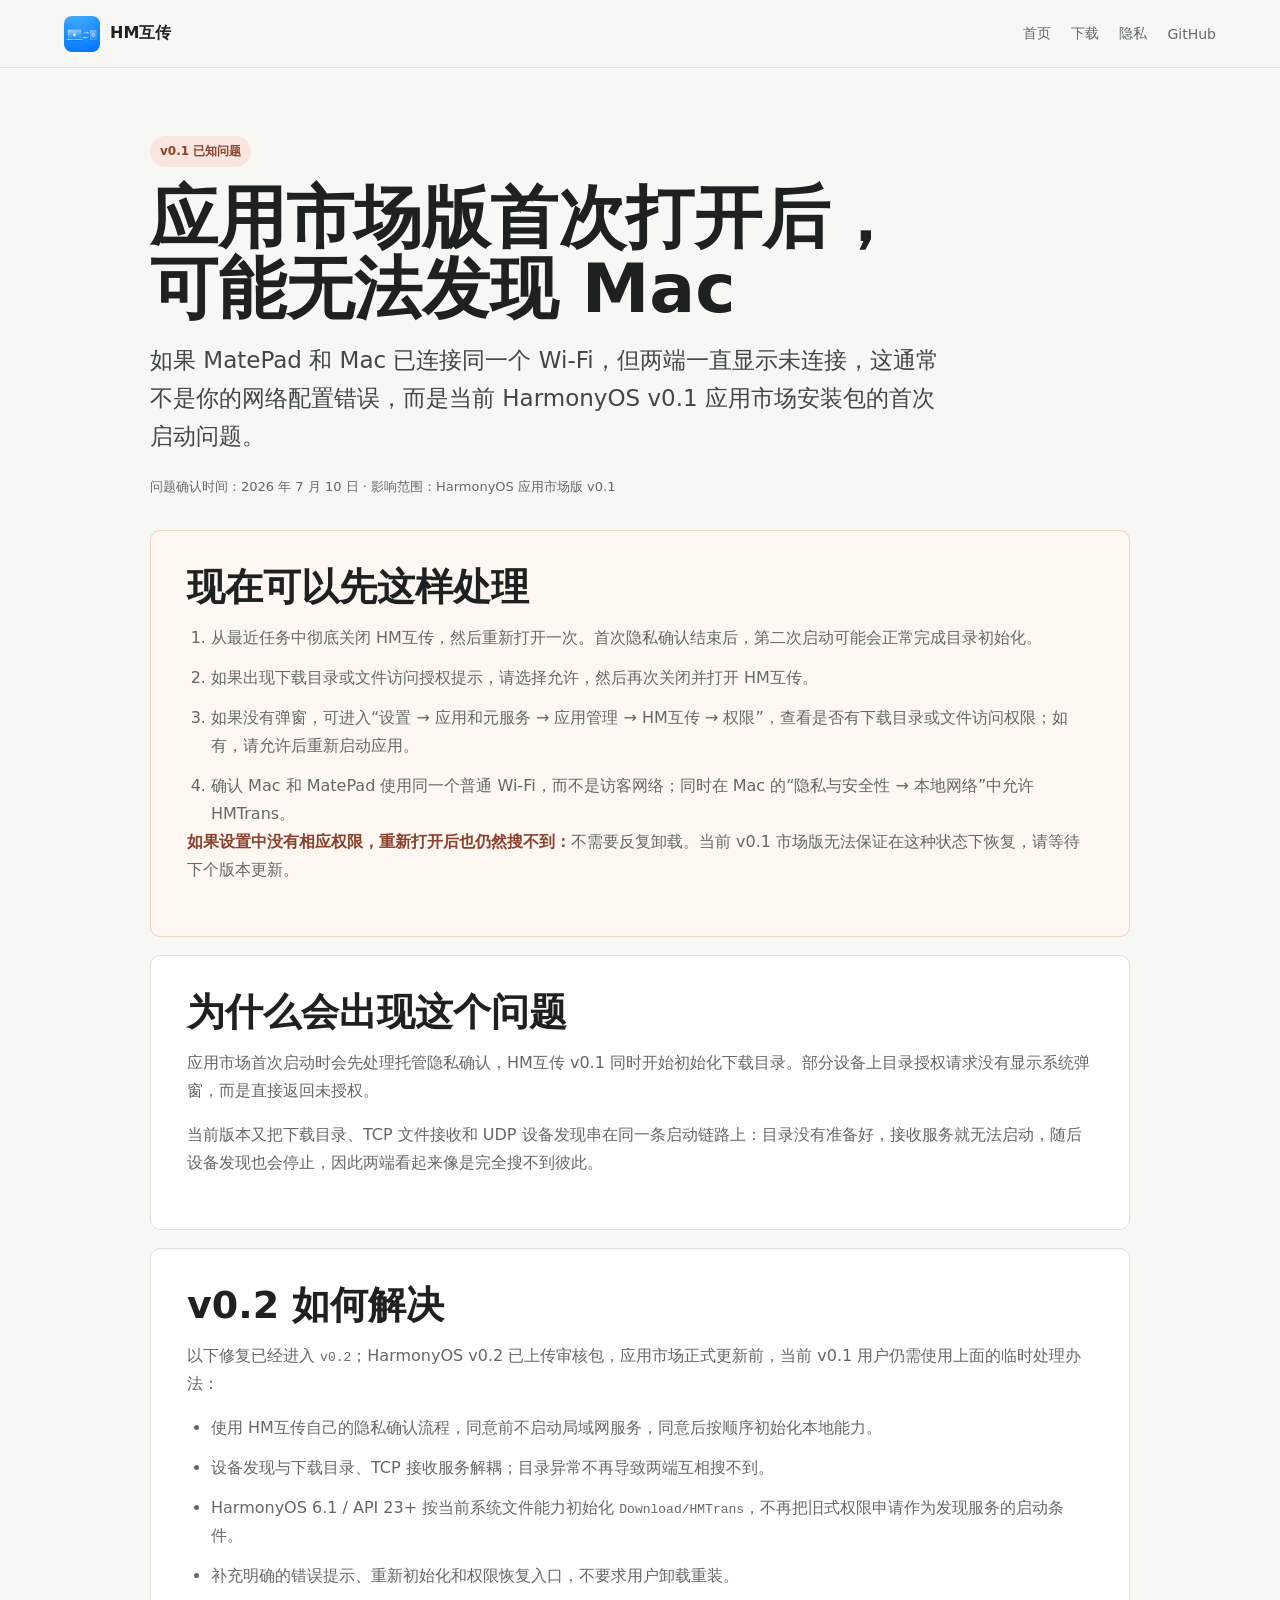
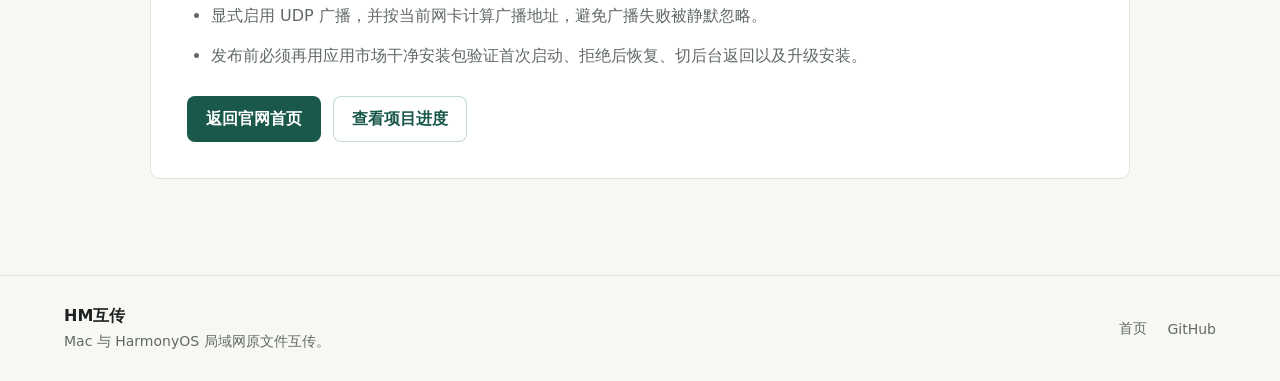
==== docs/connection-help.html @ 55ce1fc0 "docs: sync v0.2 release and privacy details" ====
<!doctype html>
<html lang="zh-CN">
  <head>
    <meta charset="utf-8">
    <meta name="viewport" content="width=device-width, initial-scale=1">
    <title>HarmonyOS 连接问题说明 - HM互传</title>
    <meta name="description" content="HM互传 HarmonyOS v0.1 应用市场版无法发现 Mac 的已知问题、临时处理办法和 v0.2 修复计划。">
    <link rel="icon" href="site-assets/app-icon.png?v=20260710-1">
    <link rel="apple-touch-icon" href="site-assets/app-icon.png?v=20260710-1">
    <link rel="preload" as="image" href="site-assets/app-icon.png?v=20260710-1" fetchpriority="high">
    <link rel="stylesheet" href="site-assets/styles.css?v=20260710-3">
  </head>
  <body class="support-page">
    <a class="skip-link" href="#main-content">跳到主要内容</a>
    <header class="site-header">
      <a class="brand" href="./" aria-label="返回 HM互传首页">
        <img src="site-assets/app-icon.png?v=20260710-1" alt="" width="36" height="36" fetchpriority="high">
        <span>HM互传</span>
      </a>
      <nav class="site-nav" aria-label="说明页导航">
        <a href="./">首页</a>
        <a href="./#download">下载</a>
        <a href="privacy.html">隐私</a>
        <a href="https://github.com/tppc-linksc/HMTrans">GitHub</a>
      </nav>
    </header>

    <main class="support-shell" id="main-content">
      <header class="support-hero">
        <span class="issue-pill">v0.1 已知问题</span>
        <h1>应用市场版首次打开后，可能无法发现 Mac</h1>
        <p class="support-lead">如果 MatePad 和 Mac 已连接同一个 Wi-Fi，但两端一直显示未连接，这通常不是你的网络配置错误，而是当前 HarmonyOS v0.1 应用市场安装包的首次启动问题。</p>
        <p class="support-meta">问题确认时间：2026 年 7 月 10 日 · 影响范围：HarmonyOS 应用市场版 v0.1</p>
      </header>

      <section class="support-section support-callout">
        <h2>现在可以先这样处理</h2>
        <ol>
          <li>从最近任务中彻底关闭 HM互传，然后重新打开一次。首次隐私确认结束后，第二次启动可能会正常完成目录初始化。</li>
          <li>如果出现下载目录或文件访问授权提示，请选择允许，然后再次关闭并打开 HM互传。</li>
          <li>如果没有弹窗，可进入“设置 → 应用和元服务 → 应用管理 → HM互传 → 权限”，查看是否有下载目录或文件访问权限；如有，请允许后重新启动应用。</li>
          <li>确认 Mac 和 MatePad 使用同一个普通 Wi-Fi，而不是访客网络；同时在 Mac 的“隐私与安全性 → 本地网络”中允许 HMTrans。</li>
        </ol>
        <p><strong>如果设置中没有相应权限，重新打开后也仍然搜不到：</strong>不需要反复卸载。当前 v0.1 市场版无法保证在这种状态下恢复，请等待下个版本更新。</p>
      </section>

      <section class="support-section">
        <h2>为什么会出现这个问题</h2>
        <p>应用市场首次启动时会先处理托管隐私确认，HM互传 v0.1 同时开始初始化下载目录。部分设备上目录授权请求没有显示系统弹窗，而是直接返回未授权。</p>
        <p>当前版本又把下载目录、TCP 文件接收和 UDP 设备发现串在同一条启动链路上：目录没有准备好，接收服务就无法启动，随后设备发现也会停止，因此两端看起来像是完全搜不到彼此。</p>
      </section>

      <section class="support-section">
        <h2>v0.2 如何解决</h2>
        <p>以下修复已经进入 <code>v0.2</code>；HarmonyOS v0.2 已上传审核包，应用市场正式更新前，当前 v0.1 用户仍需使用上面的临时处理办法：</p>
        <ul>
          <li>使用 HM互传自己的隐私确认流程，同意前不启动局域网服务，同意后按顺序初始化本地能力。</li>
          <li>设备发现与下载目录、TCP 接收服务解耦；目录异常不再导致两端互相搜不到。</li>
          <li>HarmonyOS 6.1 / API 23+ 按当前系统文件能力初始化 <code>Download/HMTrans</code>，不再把旧式权限申请作为发现服务的启动条件。</li>
          <li>补充明确的错误提示、重新初始化和权限恢复入口，不要求用户卸载重装。</li>
          <li>显式启用 UDP 广播，并按当前网卡计算广播地址，避免广播失败被静默忽略。</li>
          <li>发布前必须再用应用市场干净安装包验证首次启动、拒绝后恢复、切后台返回以及升级安装。</li>
        </ul>
        <div class="support-actions">
          <a class="button primary" href="./">返回官网首页</a>
          <a class="button secondary" href="https://github.com/tppc-linksc/HMTrans">查看项目进度</a>
        </div>
      </section>
    </main>

    <footer class="site-footer">
      <div>
        <strong>HM互传</strong>
        <span>Mac 与 HarmonyOS 局域网原文件互传。</span>
      </div>
      <nav aria-label="页脚导航">
        <a href="./">首页</a>
        <a href="https://github.com/tppc-linksc/HMTrans">GitHub</a>
      </nav>
    </footer>
  </body>
</html>
---- docs/site-assets/styles.css ----
:root {
  color-scheme: light dark;
  --bg: #f7f8f4;
  --surface: #ffffff;
  --surface-soft: #eef4ef;
  --ink: #1d2120;
  --muted: #626a66;
  --line: #dce2dd;
  --green: #2e7a68;
  --green-dark: #19584b;
  --coral: #d86f50;
  --gold: #e4a928;
  --blue: #376fa3;
  --shadow: 0 24px 70px rgba(31, 42, 35, 0.12);
  font-family: Inter, ui-sans-serif, system-ui, -apple-system, BlinkMacSystemFont, "Segoe UI", sans-serif;
}

* {
  box-sizing: border-box;
}

html {
  scroll-behavior: smooth;
}

body {
  margin: 0;
  background: var(--bg);
  color: var(--ink);
  letter-spacing: 0;
}

a {
  color: inherit;
  text-decoration: none;
}

.skip-link {
  position: fixed;
  left: 16px;
  top: 12px;
  z-index: 100;
  padding: 10px 14px;
  border-radius: 8px;
  background: var(--surface);
  color: var(--ink);
  transform: translateY(-160%);
}

.skip-link:focus {
  transform: translateY(0);
}

img {
  display: block;
  max-width: 100%;
}

.site-header {
  position: sticky;
  top: 0;
  z-index: 20;
  display: flex;
  align-items: center;
  justify-content: space-between;
  gap: 24px;
  min-height: 68px;
  padding: 14px clamp(20px, 5vw, 64px);
  background: rgba(247, 248, 244, 0.92);
  border-bottom: 1px solid rgba(220, 226, 221, 0.8);
  backdrop-filter: blur(18px);
}

.brand {
  display: inline-flex;
  align-items: center;
  gap: 10px;
  min-width: 0;
  font-weight: 800;
}

.brand img {
  width: 36px;
  height: 36px;
  border-radius: 8px;
}

.site-nav,
.site-footer nav {
  display: flex;
  align-items: center;
  gap: 20px;
  color: var(--muted);
  font-size: 14px;
}

.site-nav a,
.site-footer a {
  min-height: 32px;
  display: inline-flex;
  align-items: center;
}

.site-nav a:hover,
.site-footer a:hover {
  color: var(--green-dark);
}

.site-notice {
  width: min(1120px, calc(100% - 40px));
  min-height: 54px;
  margin: 18px auto 0;
  padding: 12px 16px;
  display: flex;
  align-items: center;
  justify-content: space-between;
  gap: 18px;
  border: 1px solid rgba(216, 111, 80, 0.28);
  border-radius: 8px;
  background: #fff7f2;
}

.site-notice div {
  display: flex;
  align-items: baseline;
  flex-wrap: wrap;
  gap: 6px 12px;
}

.site-notice strong {
  color: #8a422c;
  font-size: 14px;
}

.site-notice span {
  color: var(--muted);
  font-size: 13px;
}

.site-notice a,
.download-note a {
  flex: 0 0 auto;
  color: var(--green-dark);
  font-size: 13px;
  font-weight: 800;
  text-decoration: underline;
  text-underline-offset: 3px;
}

.hero {
  position: relative;
  min-height: min(560px, calc(100vh - 68px));
  display: grid;
  grid-template-columns: minmax(0, 1.05fr) minmax(420px, 0.85fr);
  gap: clamp(28px, 4vw, 64px);
  align-items: start;
  padding: clamp(30px, 4vw, 54px) clamp(20px, 5vw, 64px) clamp(72px, 7vw, 92px);
  overflow: hidden;
  background:
    linear-gradient(90deg, rgba(247, 248, 244, 0.96) 0%, rgba(247, 248, 244, 0.84) 44%, rgba(238, 244, 239, 0.68) 100%),
    radial-gradient(circle at 78% 42%, rgba(228, 169, 40, 0.22), transparent 30%),
    linear-gradient(135deg, #f7f8f4, #e8f0ea 52%, #f3eadf);
}

.hero-copy {
  position: relative;
  z-index: 2;
  width: min(640px, 100%);
}

.eyebrow {
  margin: 0 0 14px;
  color: var(--green-dark);
  font-size: 13px;
  font-weight: 800;
  letter-spacing: 0;
  text-transform: uppercase;
}

h1,
h2,
h3,
p {
  margin-top: 0;
}

h1 {
  margin-bottom: 18px;
  font-size: clamp(52px, 7vw, 96px);
  line-height: 0.94;
  letter-spacing: 0;
}

.lead {
  max-width: 620px;
  margin-bottom: 30px;
  color: #3f4843;
  font-size: clamp(19px, 2.3vw, 26px);
  line-height: 1.58;
}

.hero-actions {
  display: flex;
  flex-wrap: wrap;
  gap: 12px;
}

.button {
  display: inline-flex;
  align-items: center;
  justify-content: center;
  min-height: 46px;
  padding: 0 18px;
  border-radius: 8px;
  border: 1px solid transparent;
  font-weight: 760;
}

.button.primary {
  background: var(--green-dark);
  color: #fff;
}

.button.secondary {
  background: rgba(255, 255, 255, 0.72);
  border-color: rgba(46, 122, 104, 0.28);
  color: var(--green-dark);
}

.hero-visual {
  position: relative;
  width: 100%;
  min-width: 0;
  height: min(38vw, 430px);
  z-index: 1;
}

.device {
  position: absolute;
  display: grid;
  place-items: center;
  gap: 10px;
  width: 176px;
  height: 154px;
  padding: 22px;
  border: 1px solid rgba(46, 122, 104, 0.18);
  border-radius: 8px;
  background: rgba(255, 255, 255, 0.72);
  box-shadow: var(--shadow);
}

.device img {
  width: 76px;
  height: 76px;
}

.device span,
.transfer-line strong {
  color: var(--muted);
  font-size: 13px;
  font-weight: 800;
}

.device-mac {
  top: 72px;
  left: 0;
}

.device-pad {
  right: 0;
  bottom: 50px;
}

.transfer-line {
  position: absolute;
  left: 154px;
  right: 152px;
  top: 50%;
  display: grid;
  grid-template-columns: 1fr auto 1fr;
  align-items: center;
  gap: 12px;
}

.transfer-line span {
  display: block;
  height: 2px;
  background: var(--green);
}

.app-badge {
  position: absolute;
  left: 50%;
  top: 48%;
  width: 118px;
  height: 118px;
  display: grid;
  place-items: center;
  transform: translate(-50%, -50%);
  border-radius: 8px;
  background: #fff;
  box-shadow: var(--shadow);
}

.app-badge img {
  width: 84px;
  height: 84px;
  border-radius: 8px;
}

.status-band {
  width: min(1120px, calc(100% - 40px));
  margin: -42px auto 0;
  position: relative;
  z-index: 5;
  display: grid;
  grid-template-columns: repeat(3, 1fr);
  gap: 1px;
  border: 1px solid var(--line);
  border-radius: 8px;
  overflow: hidden;
  background: var(--line);
  box-shadow: 0 18px 50px rgba(31, 42, 35, 0.08);
}

.status-band div {
  min-height: 96px;
  padding: 22px;
  background: var(--surface);
}

.status-band strong,
.status-band span {
  display: block;
}

.status-band strong {
  margin-bottom: 8px;
  color: var(--green-dark);
  font-size: 13px;
}

.status-band span {
  color: var(--ink);
  line-height: 1.5;
}

.section {
  width: min(1120px, calc(100% - 40px));
  margin: 0 auto;
  padding: clamp(72px, 9vw, 112px) 0;
}

.section-heading {
  max-width: 760px;
  margin-bottom: 28px;
}

h2 {
  margin-bottom: 16px;
  font-size: clamp(30px, 5vw, 54px);
  line-height: 1.08;
}

h3 {
  margin-bottom: 10px;
  font-size: 19px;
  line-height: 1.24;
}

.section p,
.feature-card p,
.roadmap-item p,
.platform-row p,
.policy p {
  color: var(--muted);
  line-height: 1.72;
}

.feature-grid {
  display: grid;
  grid-template-columns: repeat(4, 1fr);
  gap: 16px;
}

.download-grid {
  display: grid;
  grid-template-columns: repeat(2, 1fr);
  gap: 16px;
}

.feature-card,
.roadmap-item,
.download-card {
  min-height: 236px;
  padding: 24px;
  border: 1px solid var(--line);
  border-radius: 8px;
  background: var(--surface);
}

.download-card {
  display: grid;
  gap: 22px;
}

.download-head {
  display: grid;
  grid-template-columns: 76px 1fr;
  gap: 18px;
  align-items: center;
}

.download-head img {
  width: 64px;
  height: 64px;
}

.download-actions {
  display: flex;
  flex-wrap: wrap;
  gap: 12px;
}

.download-note {
  min-height: 46px;
  display: flex;
  align-items: center;
  padding: 0 14px;
  border: 1px solid rgba(46, 122, 104, 0.18);
  border-radius: 8px;
  background: var(--surface-soft);
  color: var(--green-dark);
  font-size: 14px;
  font-weight: 700;
  justify-content: space-between;
  gap: 12px;
}

.feature-icon {
  width: 42px;
  height: 42px;
  display: grid;
  place-items: center;
  margin-bottom: 28px;
  border-radius: 8px;
  background: #f4eadc;
  color: #8a4d31;
  font-weight: 850;
  font-size: 13px;
}

.feature-card:nth-child(2) .feature-icon {
  background: #e4f0ed;
  color: var(--green-dark);
}

.feature-card:nth-child(3) .feature-icon {
  background: #e8eef5;
  color: var(--blue);
}

.feature-card:nth-child(4) .feature-icon {
  background: #f8efd4;
  color: #846016;
}

.split-section {
  display: grid;
  grid-template-columns: 0.95fr 1.05fr;
  gap: clamp(28px, 5vw, 72px);
  align-items: center;
  border-top: 1px solid var(--line);
  border-bottom: 1px solid var(--line);
}

.platform-copy p {
  font-size: 18px;
}

.platform-list {
  display: grid;
  gap: 14px;
}

.platform-row {
  display: grid;
  grid-template-columns: 76px 1fr;
  gap: 18px;
  align-items: center;
  min-height: 116px;
  padding: 20px;
  border: 1px solid var(--line);
  border-radius: 8px;
  background: var(--surface);
}

.platform-row img {
  width: 64px;
  height: 64px;
}

.roadmap {
  padding-top: 0;
}

.roadmap-grid {
  display: grid;
  grid-template-columns: repeat(2, 1fr);
  gap: 16px;
}

.roadmap-item span {
  display: inline-flex;
  margin-bottom: 18px;
  color: var(--coral);
  font-size: 13px;
  font-weight: 850;
}

.roadmap-item.active {
  border-color: rgba(46, 122, 104, 0.34);
  background: var(--surface-soft);
}

.site-footer {
  display: flex;
  justify-content: space-between;
  gap: 24px;
  padding: 30px clamp(20px, 5vw, 64px);
  border-top: 1px solid var(--line);
}

.site-footer div {
  display: grid;
  gap: 6px;
}

.site-footer span {
  color: var(--muted);
  font-size: 14px;
}

.policy-page {
  background: #fff;
}

.policy {
  width: min(860px, calc(100% - 40px));
  margin: 0 auto;
  padding: clamp(54px, 8vw, 96px) 0;
}

.policy h1 {
  margin-bottom: 8px;
  font-size: clamp(38px, 7vw, 70px);
}

.updated {
  margin-bottom: 46px;
}

.policy section {
  padding: 26px 0;
  border-top: 1px solid var(--line);
}

.policy h2 {
  font-size: 22px;
}

.policy a {
  color: var(--green-dark);
  text-decoration: underline;
  text-underline-offset: 3px;
}

.support-page {
  background: var(--bg);
}

.support-shell {
  width: min(980px, calc(100% - 40px));
  margin: 0 auto;
  padding: clamp(36px, 6vw, 68px) 0 96px;
}

.support-hero {
  max-width: 800px;
  margin-bottom: 34px;
}

.issue-pill {
  display: inline-flex;
  margin-bottom: 16px;
  padding: 7px 10px;
  border-radius: 999px;
  background: #f8e6df;
  color: #8a422c;
  font-size: 12px;
  font-weight: 850;
}

.support-hero h1 {
  margin-bottom: 18px;
  font-size: clamp(38px, 6vw, 68px);
  line-height: 1.04;
}

.support-lead {
  margin-bottom: 22px;
  color: #3f4843;
  font-size: clamp(18px, 2.2vw, 23px);
  line-height: 1.65;
}

.support-meta {
  color: var(--muted);
  font-size: 13px;
}

.support-section {
  margin-top: 18px;
  padding: clamp(24px, 4vw, 36px);
  border: 1px solid var(--line);
  border-radius: 10px;
  background: var(--surface);
}

.support-section h2 {
  font-size: clamp(26px, 4vw, 38px);
}

.support-section h3 {
  margin-top: 24px;
}

.support-section p,
.support-section li {
  color: var(--muted);
  line-height: 1.75;
}

.support-section ol,
.support-section ul {
  margin: 16px 0 0;
  padding-left: 24px;
}

.support-section li + li {
  margin-top: 12px;
}

.support-callout {
  border-color: rgba(216, 111, 80, 0.28);
  background: #fff7f2;
}

.support-callout strong {
  color: #8a422c;
}

.support-actions {
  display: flex;
  flex-wrap: wrap;
  gap: 12px;
  margin-top: 26px;
}

@media (max-width: 1040px) {
  .site-header {
    position: relative;
  }

  .hero {
    min-height: auto;
    grid-template-columns: 1fr;
    padding-top: 34px;
  }

  .hero-visual {
    width: 100%;
    height: 286px;
    margin-top: 20px;
  }

  .device {
    width: 148px;
    height: 132px;
    padding: 18px;
  }

  .device-mac {
    top: 24px;
    left: 0;
  }

  .device-pad {
    right: 0;
    bottom: 22px;
  }

  .app-badge {
    width: 92px;
    height: 92px;
  }

  .app-badge img {
    width: 66px;
    height: 66px;
  }

  .transfer-line {
    left: 126px;
    right: 124px;
  }

  .status-band,
  .feature-grid,
  .download-grid,
  .split-section,
  .roadmap-grid {
    grid-template-columns: 1fr;
  }
}

@media (max-width: 640px) {
  .site-header,
  .site-footer {
    align-items: flex-start;
    flex-direction: column;
  }

  .site-nav,
  .site-footer nav {
    width: 100%;
    justify-content: flex-start;
    flex-wrap: wrap;
    gap: 12px;
  }

  .site-notice {
    align-items: flex-start;
    flex-direction: column;
  }

  .hero {
    padding-top: 34px;
    padding-bottom: 48px;
  }

  .lead {
    font-size: 18px;
  }

  .hero-actions {
    display: grid;
    grid-template-columns: 1fr;
  }

  .device {
    width: 132px;
  }

  .device img {
    width: 64px;
    height: 64px;
  }

  .download-head {
    grid-template-columns: 56px 1fr;
  }

  .download-head img {
    width: 48px;
    height: 48px;
  }

  .transfer-line {
    left: 108px;
    right: 108px;
    gap: 8px;
  }

  .status-band {
    margin-top: -30px;
  }

  .support-shell {
    width: min(calc(100% - 32px), 980px);
  }

  .support-section {
    padding: 22px 18px;
  }

  .platform-row {
    grid-template-columns: 56px 1fr;
    padding: 18px;
  }

  .platform-row img {
    width: 48px;
    height: 48px;
  }
}

@media (prefers-reduced-motion: reduce) {
  *,
  *::before,
  *::after {
    scroll-behavior: auto !important;
    animation-duration: 0.01ms !important;
    animation-iteration-count: 1 !important;
    transition-duration: 0.01ms !important;
  }
}

@media (prefers-color-scheme: dark) {
  :root {
    --bg: #121614;
    --surface: #1c211f;
    --surface-soft: #24302b;
    --ink: #edf3ef;
    --muted: #aab5af;
    --line: #35413b;
    --green: #72b6a4;
    --green-dark: #8bd0bd;
    --coral: #f09a7d;
    --gold: #f0c15a;
    --blue: #8ab9e5;
    --shadow: 0 24px 70px rgba(0, 0, 0, 0.34);
  }

  .site-header {
    background: rgba(18, 22, 20, 0.92);
    border-bottom-color: rgba(53, 65, 59, 0.86);
  }

  .hero {
    background:
      linear-gradient(90deg, rgba(18, 22, 20, 0.98), rgba(18, 22, 20, 0.80)),
      radial-gradient(circle at 78% 42%, rgba(228, 169, 40, 0.14), transparent 32%),
      #121614;
  }

  .lead,
  .support-lead {
    color: var(--ink);
  }

  .button.secondary,
  .device {
    background: rgba(28, 33, 31, 0.82);
    border-color: var(--line);
  }

  .app-badge,
  .policy-page {
    background: var(--surface);
  }

  .site-notice,
  .support-callout {
    background: #2c211d;
    border-color: rgba(240, 154, 125, 0.38);
  }

  .site-notice strong,
  .support-callout strong,
  .issue-pill {
    color: #ffc0aa;
  }

  .issue-pill {
    background: #3a2822;
  }

  .feature-icon,
  .feature-card:nth-child(2) .feature-icon,
  .feature-card:nth-child(3) .feature-icon,
  .feature-card:nth-child(4) .feature-icon {
    background: var(--surface-soft);
    color: var(--ink);
  }
}
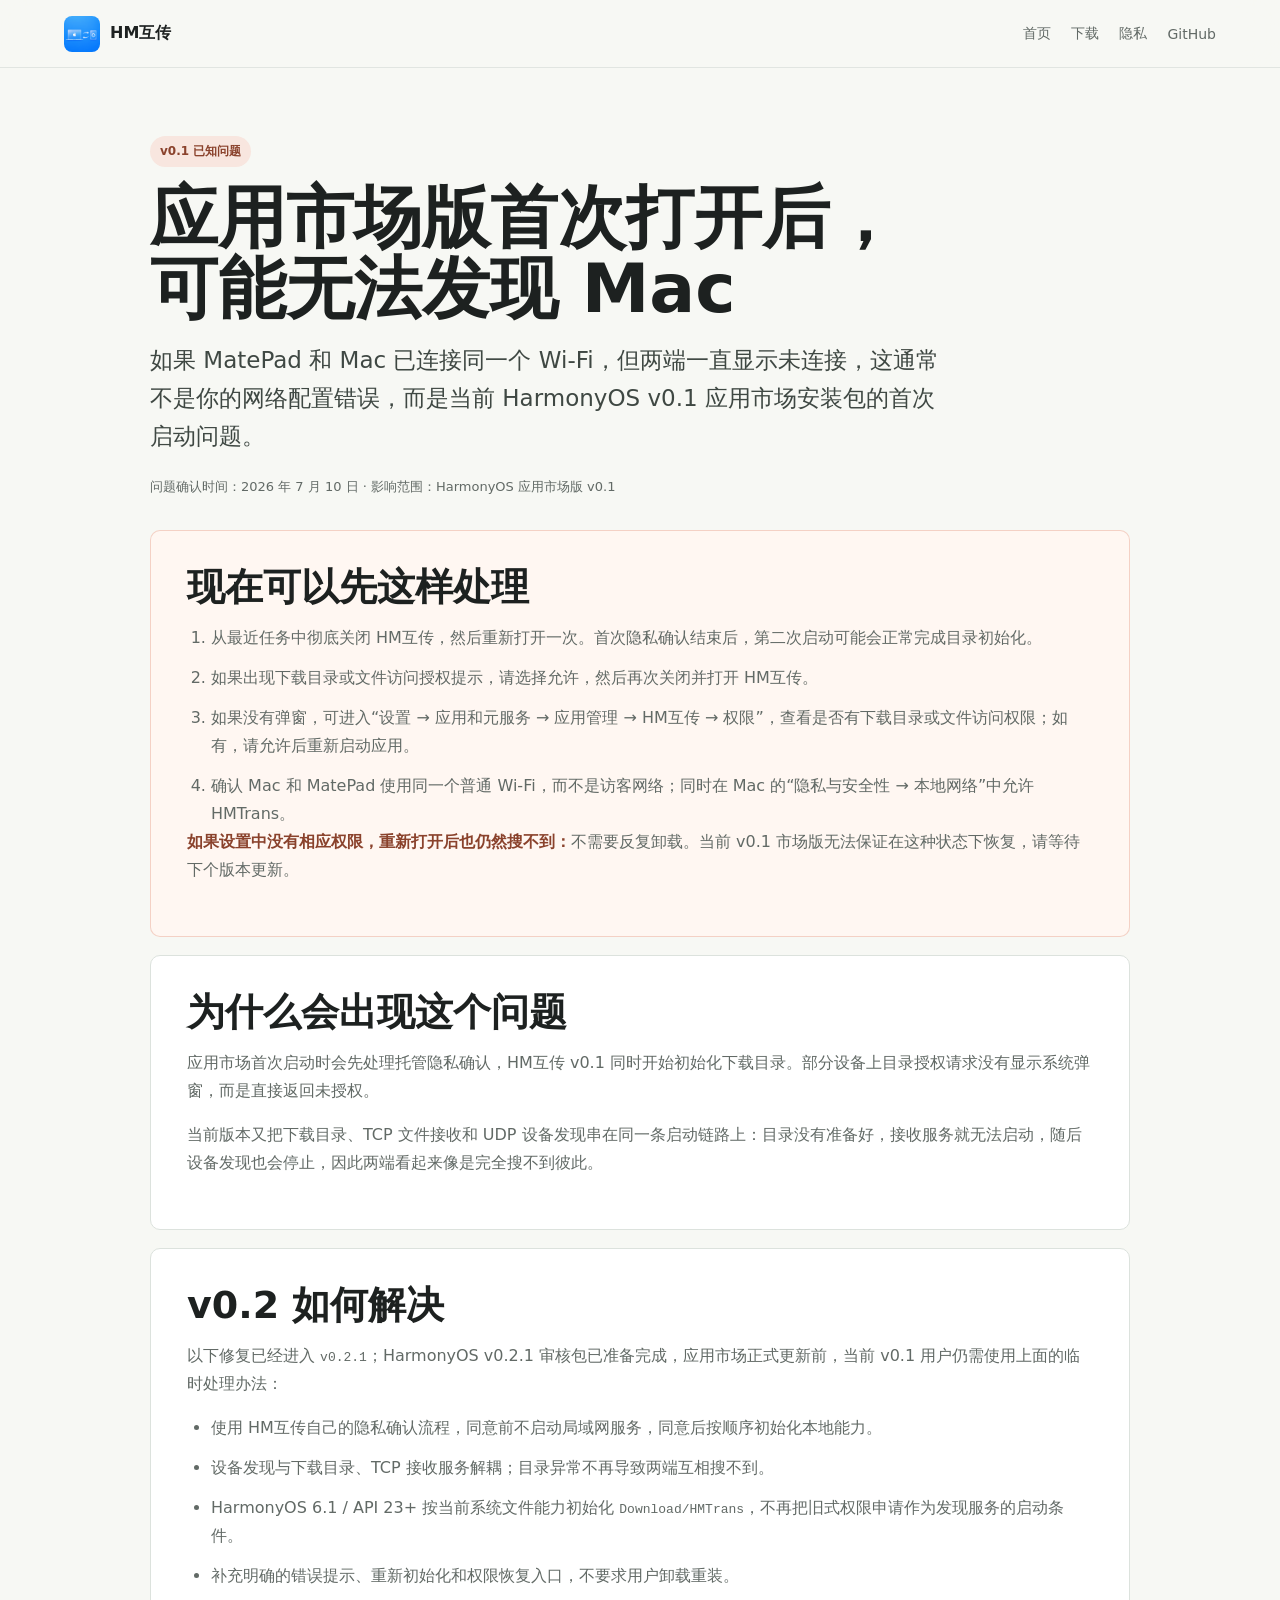
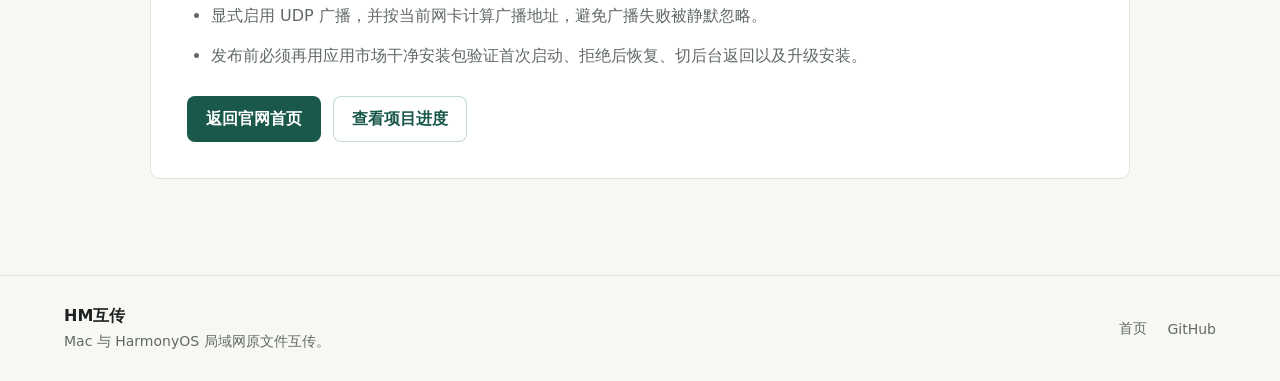
==== commit 1d530334: "release: prepare v0.2.1 connection fixes" ====
--- a/docs/connection-help.html
+++ b/docs/connection-help.html
@@ -52,7 +52,7 @@
 
       <section class="support-section">
         <h2>v0.2 如何解决</h2>
-        <p>以下修复已经进入 <code>v0.2</code>；HarmonyOS v0.2 已上传审核包，应用市场正式更新前，当前 v0.1 用户仍需使用上面的临时处理办法：</p>
+        <p>以下修复已经进入 <code>v0.2.1</code>；HarmonyOS v0.2.1 审核包已准备完成，应用市场正式更新前，当前 v0.1 用户仍需使用上面的临时处理办法：</p>
         <ul>
           <li>使用 HM互传自己的隐私确认流程，同意前不启动局域网服务，同意后按顺序初始化本地能力。</li>
           <li>设备发现与下载目录、TCP 接收服务解耦；目录异常不再导致两端互相搜不到。</li>
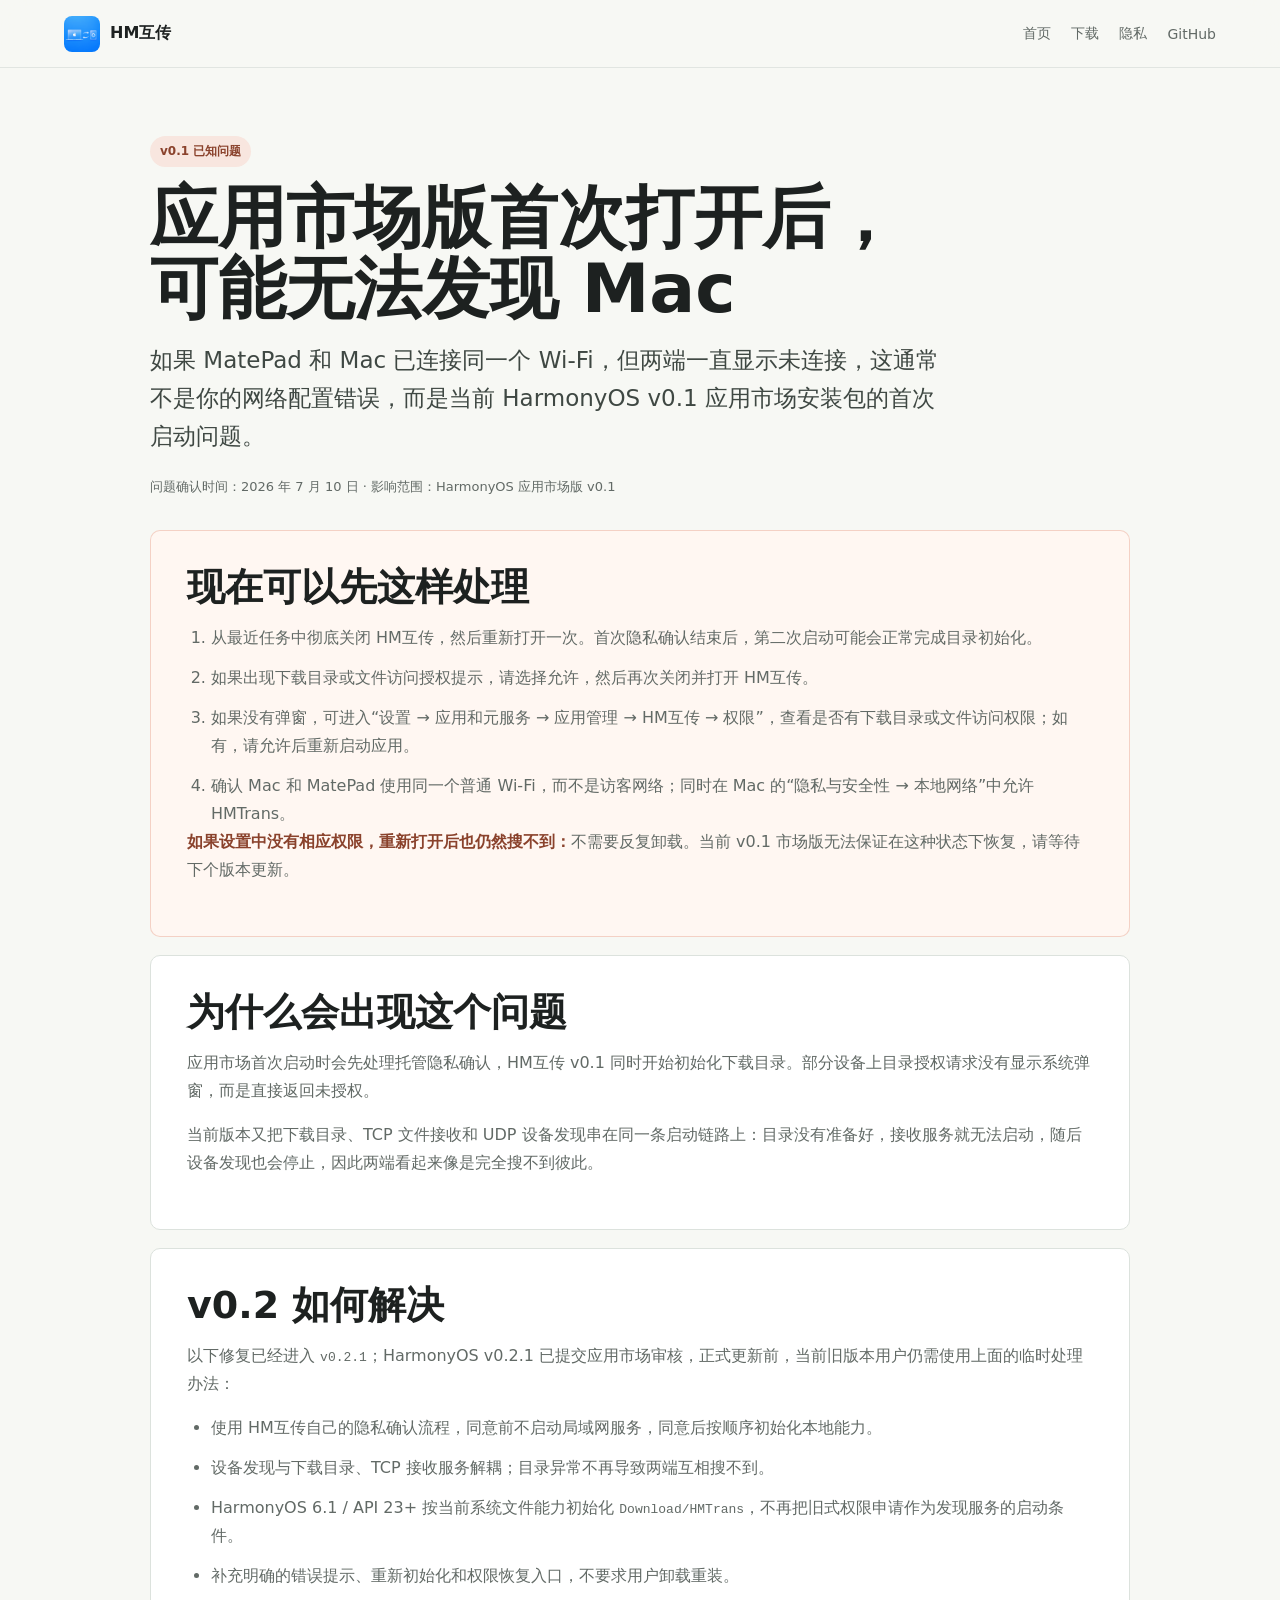
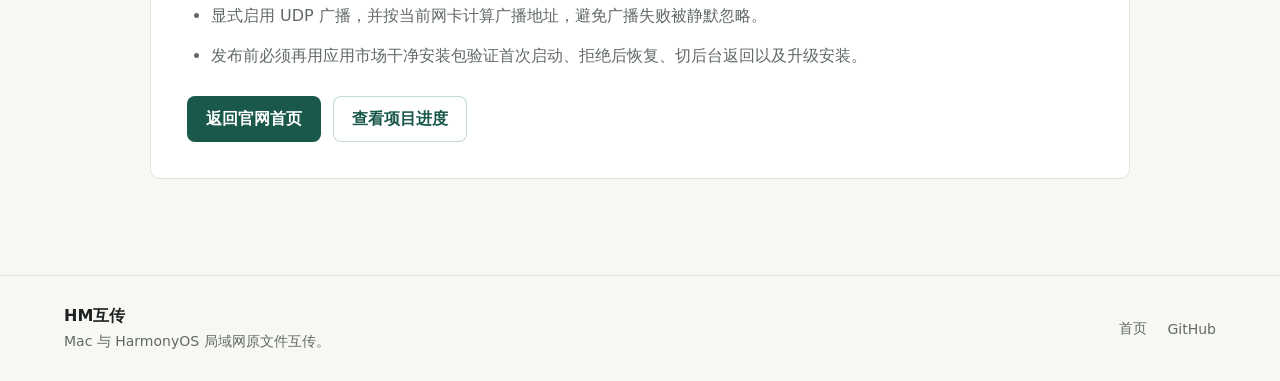
==== commit 060ed3bf: "feat: add v0.3 MatePad screen casting" ====
--- a/docs/connection-help.html
+++ b/docs/connection-help.html
@@ -52,7 +52,7 @@
 
       <section class="support-section">
         <h2>v0.2 如何解决</h2>
-        <p>以下修复已经进入 <code>v0.2.1</code>；HarmonyOS v0.2.1 审核包已准备完成，应用市场正式更新前，当前 v0.1 用户仍需使用上面的临时处理办法：</p>
+        <p>以下修复已经进入 <code>v0.2.1</code>；HarmonyOS v0.2.1 已提交应用市场审核，正式更新前，当前旧版本用户仍需使用上面的临时处理办法：</p>
         <ul>
           <li>使用 HM互传自己的隐私确认流程，同意前不启动局域网服务，同意后按顺序初始化本地能力。</li>
           <li>设备发现与下载目录、TCP 接收服务解耦；目录异常不再导致两端互相搜不到。</li>
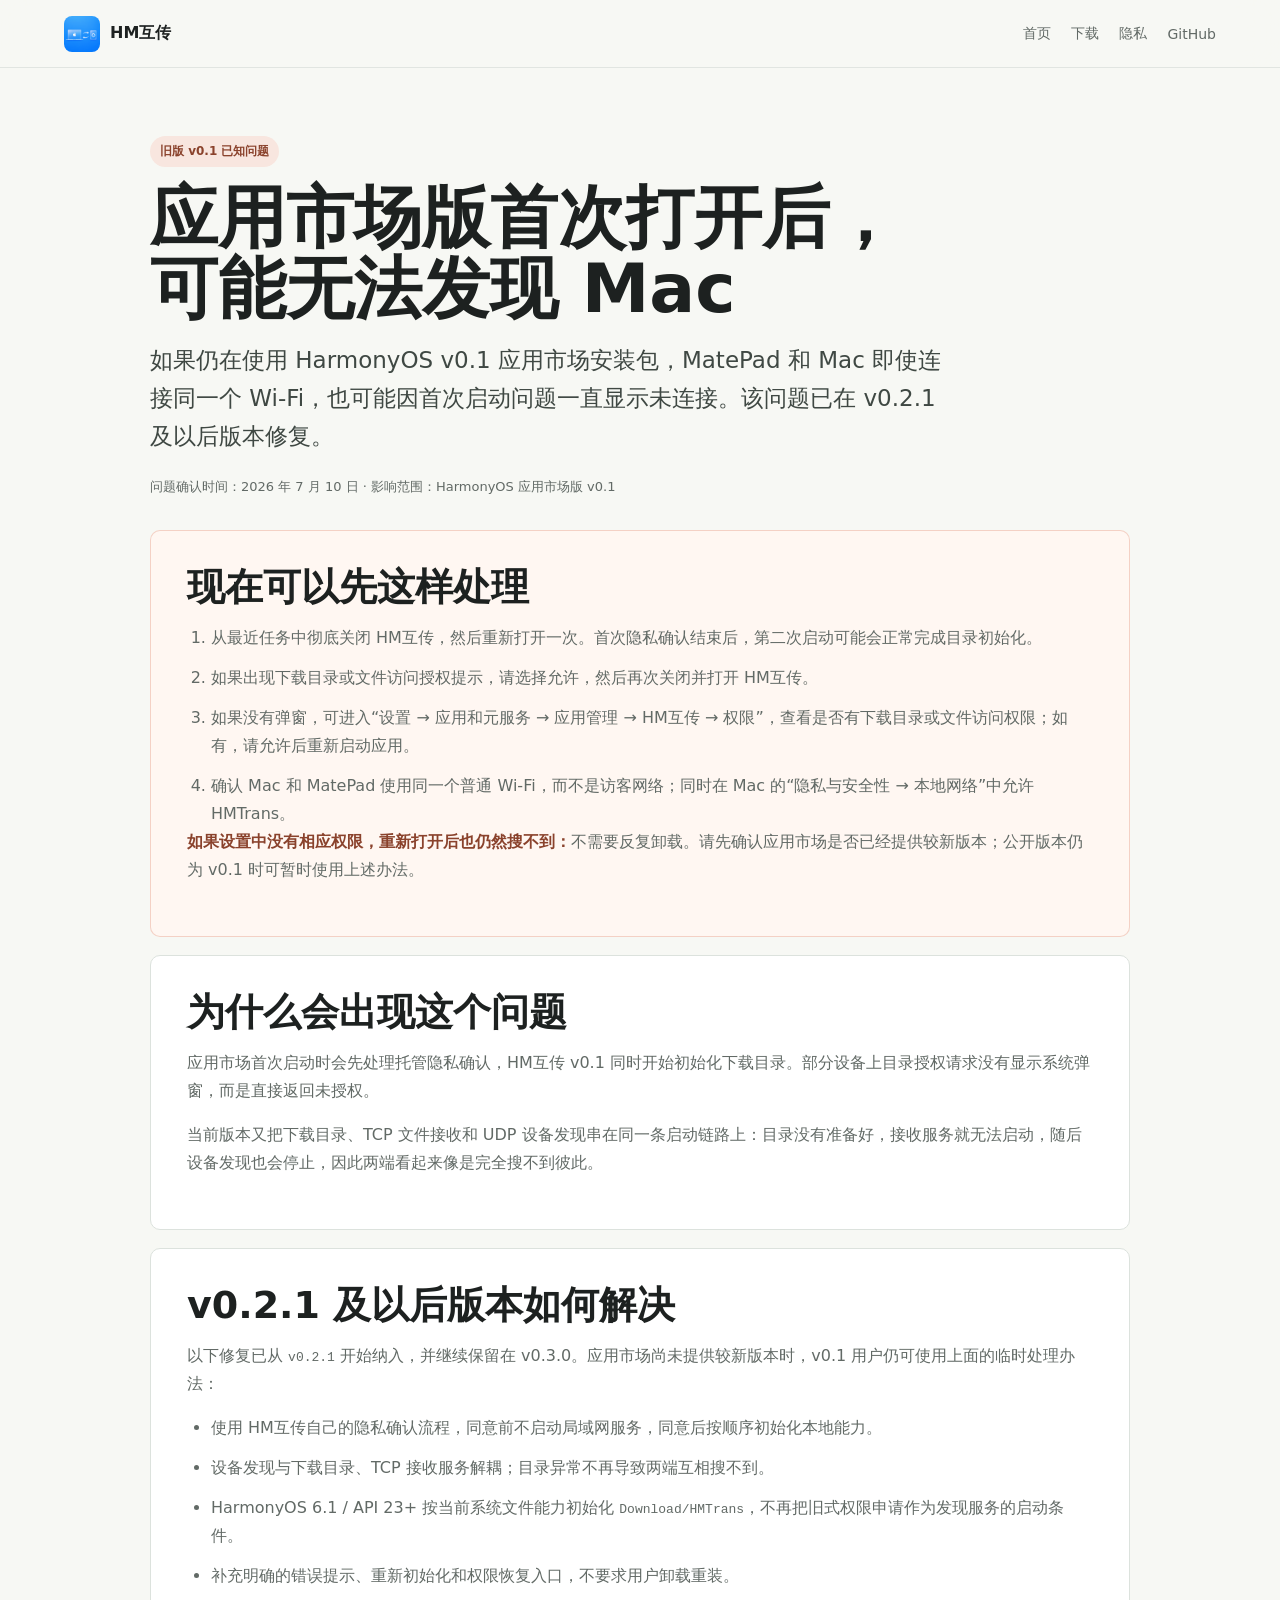
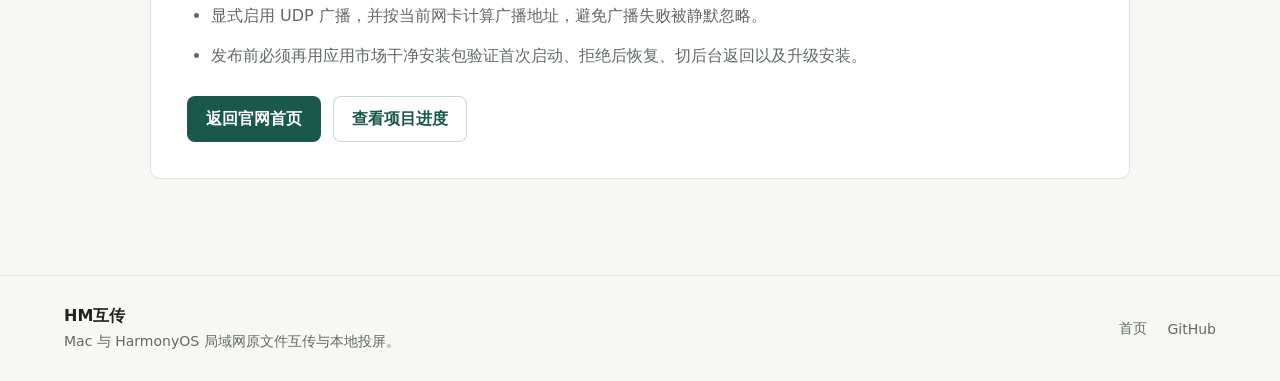
==== commit 1f753f8e: "release: prepare v0.3.0" ====
--- a/docs/connection-help.html
+++ b/docs/connection-help.html
@@ -4,7 +4,7 @@
     <meta charset="utf-8">
     <meta name="viewport" content="width=device-width, initial-scale=1">
     <title>HarmonyOS 连接问题说明 - HM互传</title>
-    <meta name="description" content="HM互传 HarmonyOS v0.1 应用市场版无法发现 Mac 的已知问题、临时处理办法和 v0.2 修复计划。">
+    <meta name="description" content="HM互传 HarmonyOS v0.1 应用市场版无法发现 Mac 的旧版问题、临时处理办法和 v0.2.1 及以后版本的修复说明。">
     <link rel="icon" href="site-assets/app-icon.png?v=20260710-1">
     <link rel="apple-touch-icon" href="site-assets/app-icon.png?v=20260710-1">
     <link rel="preload" as="image" href="site-assets/app-icon.png?v=20260710-1" fetchpriority="high">
@@ -27,9 +27,9 @@
 
     <main class="support-shell" id="main-content">
       <header class="support-hero">
-        <span class="issue-pill">v0.1 已知问题</span>
+        <span class="issue-pill">旧版 v0.1 已知问题</span>
         <h1>应用市场版首次打开后，可能无法发现 Mac</h1>
-        <p class="support-lead">如果 MatePad 和 Mac 已连接同一个 Wi-Fi，但两端一直显示未连接，这通常不是你的网络配置错误，而是当前 HarmonyOS v0.1 应用市场安装包的首次启动问题。</p>
+        <p class="support-lead">如果仍在使用 HarmonyOS v0.1 应用市场安装包，MatePad 和 Mac 即使连接同一个 Wi-Fi，也可能因首次启动问题一直显示未连接。该问题已在 v0.2.1 及以后版本修复。</p>
         <p class="support-meta">问题确认时间：2026 年 7 月 10 日 · 影响范围：HarmonyOS 应用市场版 v0.1</p>
       </header>
 
@@ -41,7 +41,7 @@
           <li>如果没有弹窗，可进入“设置 → 应用和元服务 → 应用管理 → HM互传 → 权限”，查看是否有下载目录或文件访问权限；如有，请允许后重新启动应用。</li>
           <li>确认 Mac 和 MatePad 使用同一个普通 Wi-Fi，而不是访客网络；同时在 Mac 的“隐私与安全性 → 本地网络”中允许 HMTrans。</li>
         </ol>
-        <p><strong>如果设置中没有相应权限，重新打开后也仍然搜不到：</strong>不需要反复卸载。当前 v0.1 市场版无法保证在这种状态下恢复，请等待下个版本更新。</p>
+        <p><strong>如果设置中没有相应权限，重新打开后也仍然搜不到：</strong>不需要反复卸载。请先确认应用市场是否已经提供较新版本；公开版本仍为 v0.1 时可暂时使用上述办法。</p>
       </section>
 
       <section class="support-section">
@@ -51,8 +51,8 @@
       </section>
 
       <section class="support-section">
-        <h2>v0.2 如何解决</h2>
-        <p>以下修复已经进入 <code>v0.2.1</code>；HarmonyOS v0.2.1 已提交应用市场审核，正式更新前，当前旧版本用户仍需使用上面的临时处理办法：</p>
+        <h2>v0.2.1 及以后版本如何解决</h2>
+        <p>以下修复已从 <code>v0.2.1</code> 开始纳入，并继续保留在 v0.3.0。应用市场尚未提供较新版本时，v0.1 用户仍可使用上面的临时处理办法：</p>
         <ul>
           <li>使用 HM互传自己的隐私确认流程，同意前不启动局域网服务，同意后按顺序初始化本地能力。</li>
           <li>设备发现与下载目录、TCP 接收服务解耦；目录异常不再导致两端互相搜不到。</li>
@@ -71,7 +71,7 @@
     <footer class="site-footer">
       <div>
         <strong>HM互传</strong>
-        <span>Mac 与 HarmonyOS 局域网原文件互传。</span>
+        <span>Mac 与 HarmonyOS 局域网原文件互传与本地投屏。</span>
       </div>
       <nav aria-label="页脚导航">
         <a href="./">首页</a>
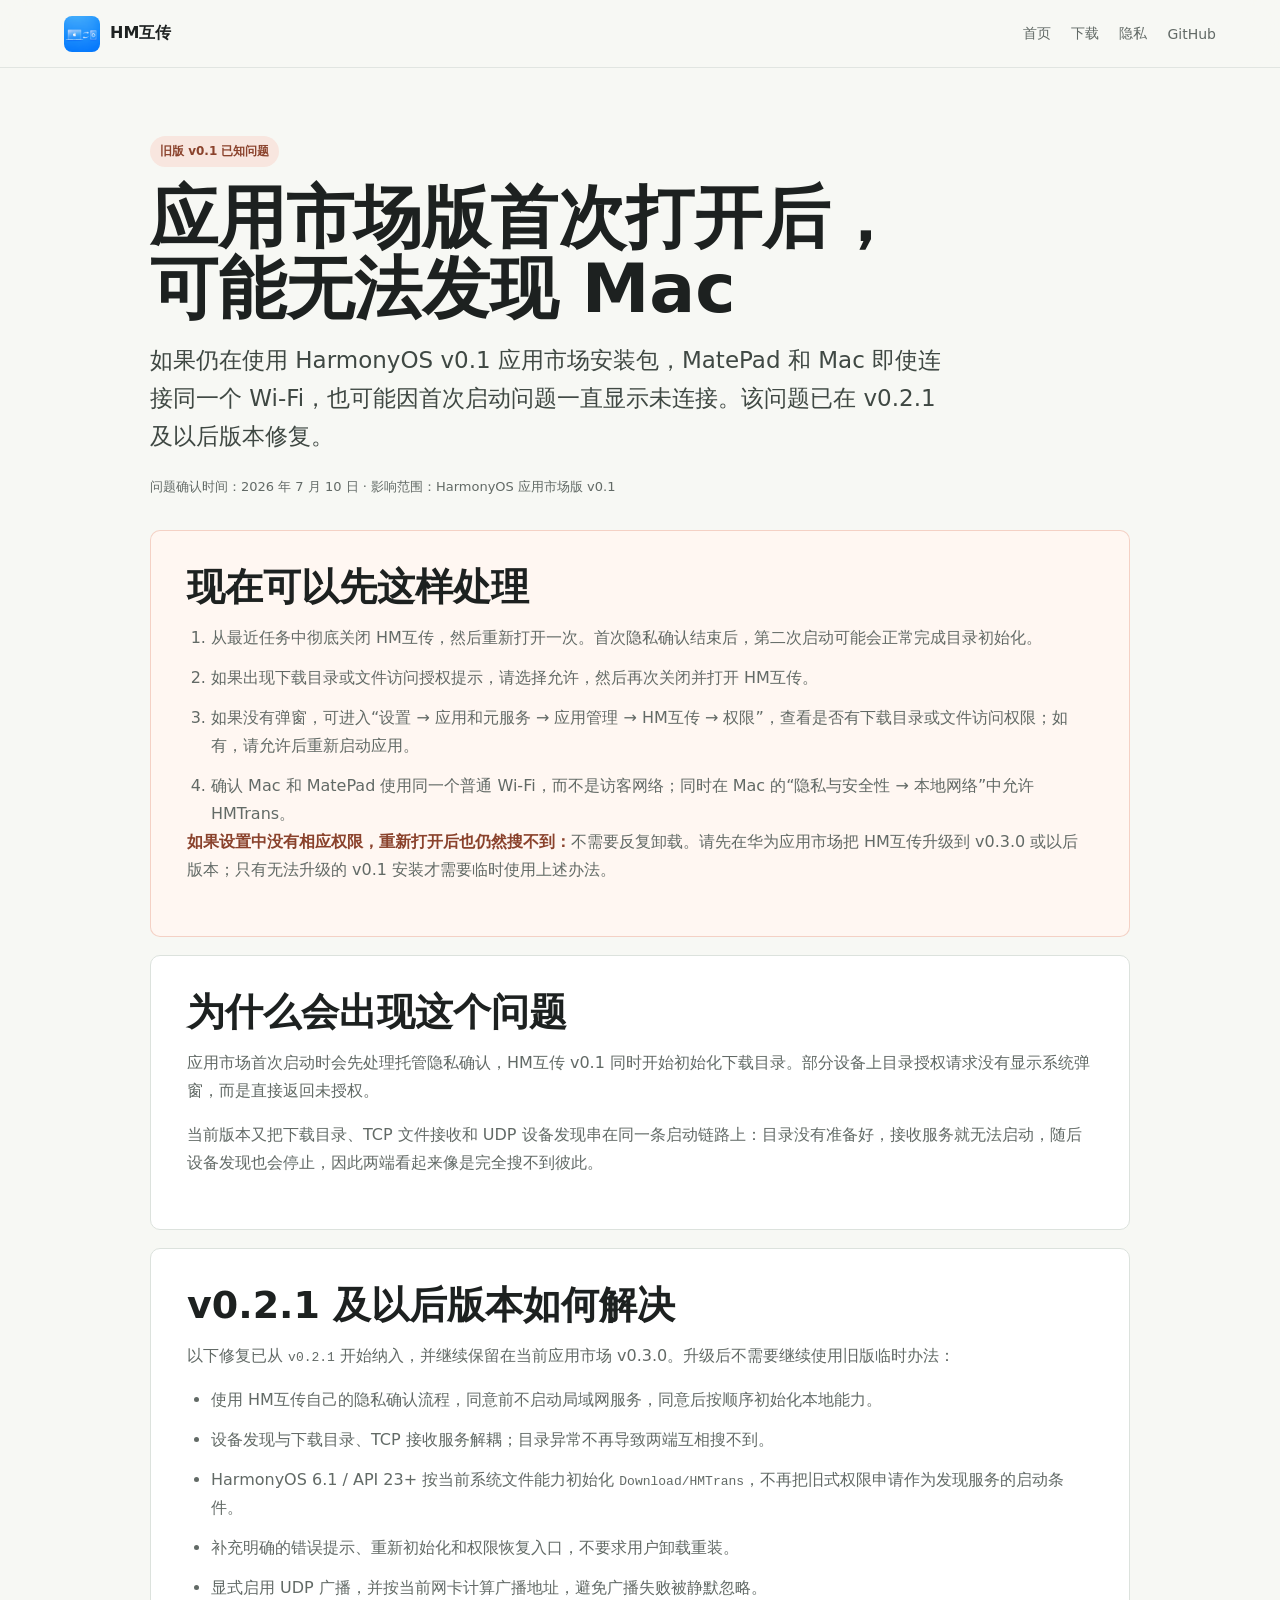
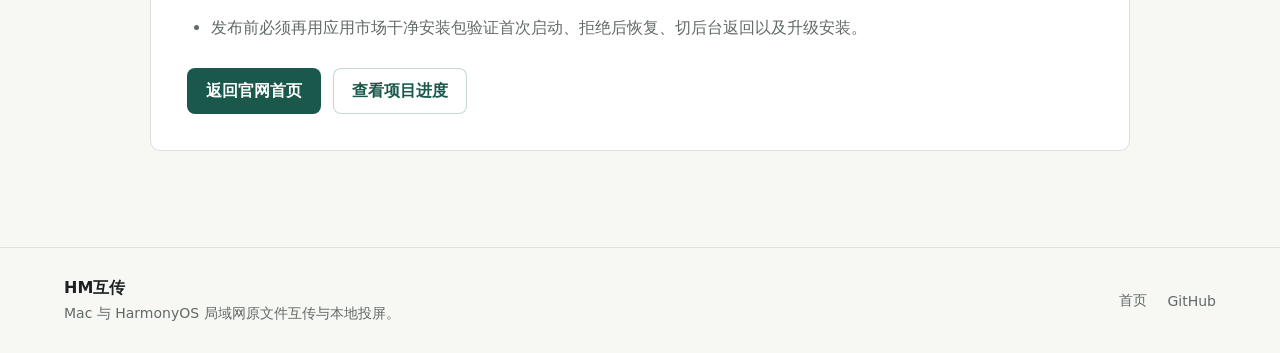
==== commit bfb2c36d: "fix: improve macOS Wi-Fi network switching" ====
--- a/docs/connection-help.html
+++ b/docs/connection-help.html
@@ -41,7 +41,7 @@
           <li>如果没有弹窗，可进入“设置 → 应用和元服务 → 应用管理 → HM互传 → 权限”，查看是否有下载目录或文件访问权限；如有，请允许后重新启动应用。</li>
           <li>确认 Mac 和 MatePad 使用同一个普通 Wi-Fi，而不是访客网络；同时在 Mac 的“隐私与安全性 → 本地网络”中允许 HMTrans。</li>
         </ol>
-        <p><strong>如果设置中没有相应权限，重新打开后也仍然搜不到：</strong>不需要反复卸载。请先确认应用市场是否已经提供较新版本；公开版本仍为 v0.1 时可暂时使用上述办法。</p>
+        <p><strong>如果设置中没有相应权限，重新打开后也仍然搜不到：</strong>不需要反复卸载。请先在华为应用市场把 HM互传升级到 v0.3.0 或以后版本；只有无法升级的 v0.1 安装才需要临时使用上述办法。</p>
       </section>
 
       <section class="support-section">
@@ -52,7 +52,7 @@
 
       <section class="support-section">
         <h2>v0.2.1 及以后版本如何解决</h2>
-        <p>以下修复已从 <code>v0.2.1</code> 开始纳入，并继续保留在 v0.3.0。应用市场尚未提供较新版本时，v0.1 用户仍可使用上面的临时处理办法：</p>
+        <p>以下修复已从 <code>v0.2.1</code> 开始纳入，并继续保留在当前应用市场 v0.3.0。升级后不需要继续使用旧版临时办法：</p>
         <ul>
           <li>使用 HM互传自己的隐私确认流程，同意前不启动局域网服务，同意后按顺序初始化本地能力。</li>
           <li>设备发现与下载目录、TCP 接收服务解耦；目录异常不再导致两端互相搜不到。</li>
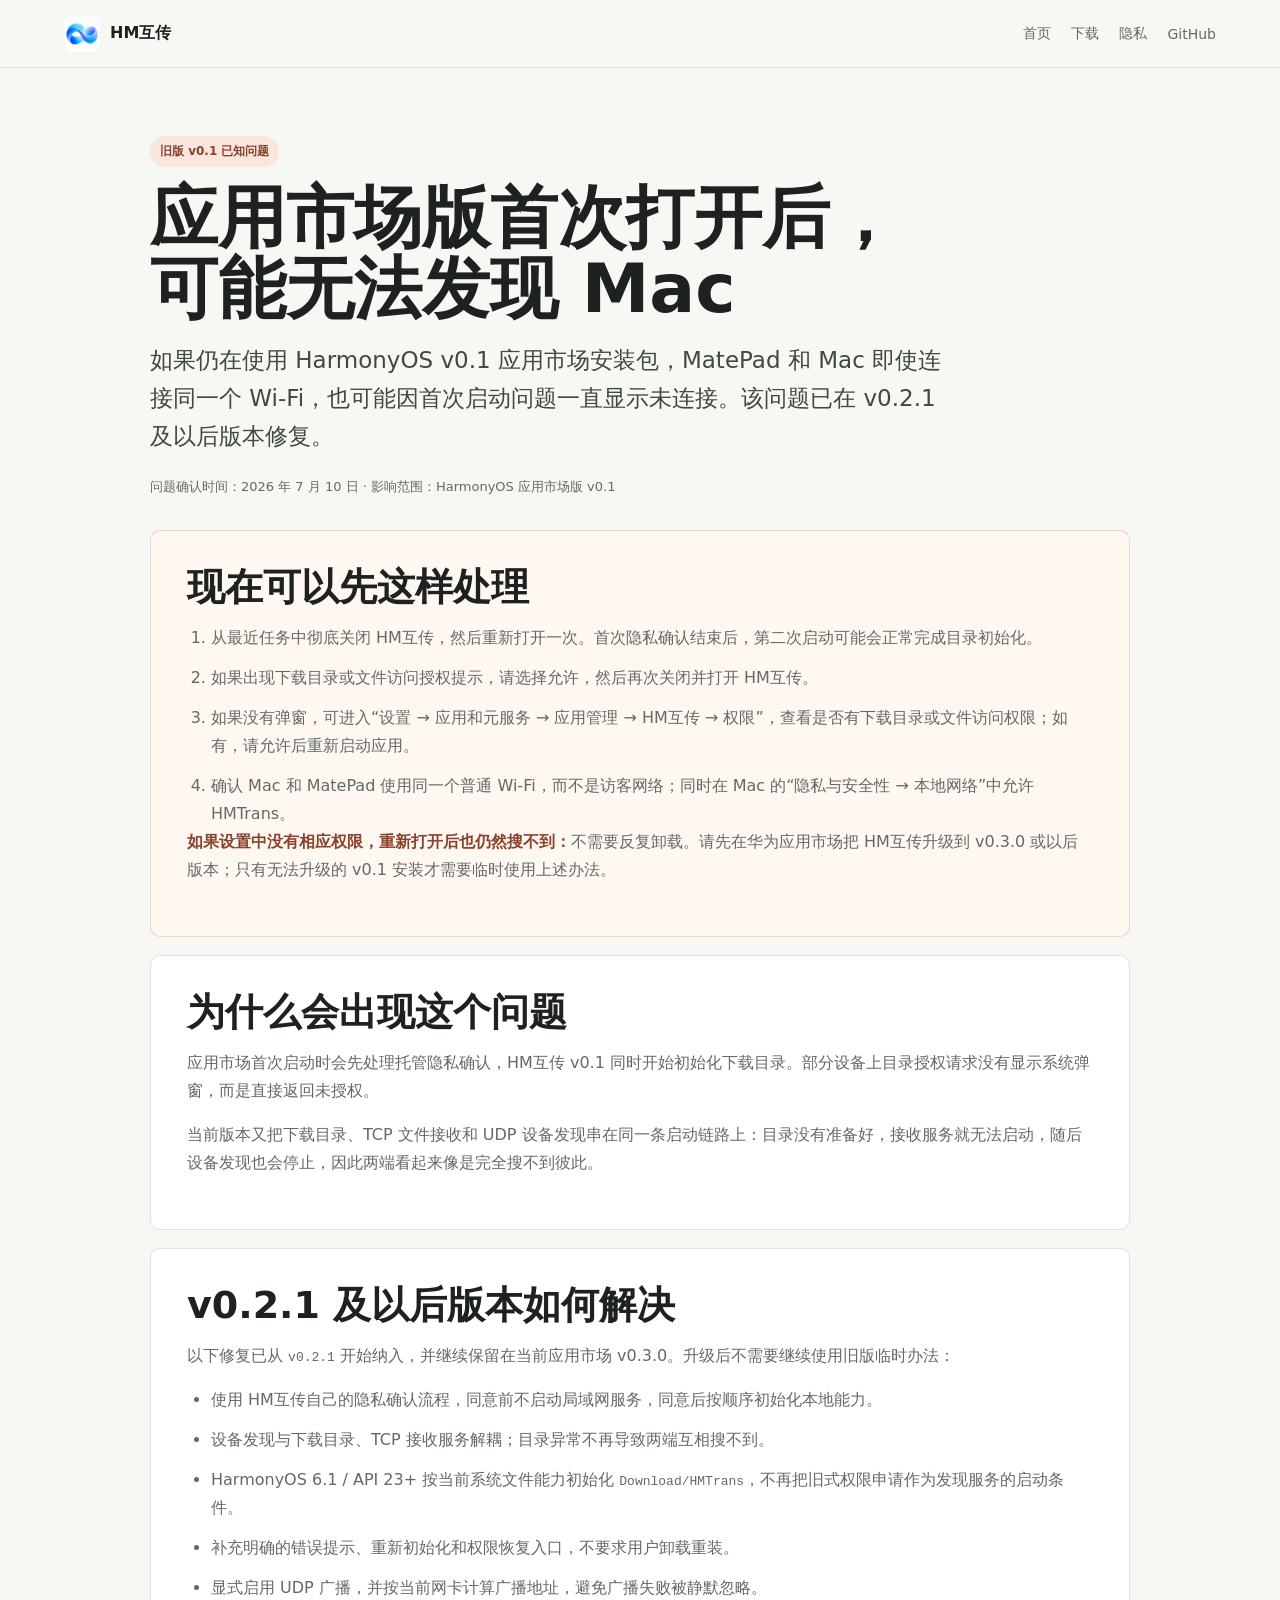
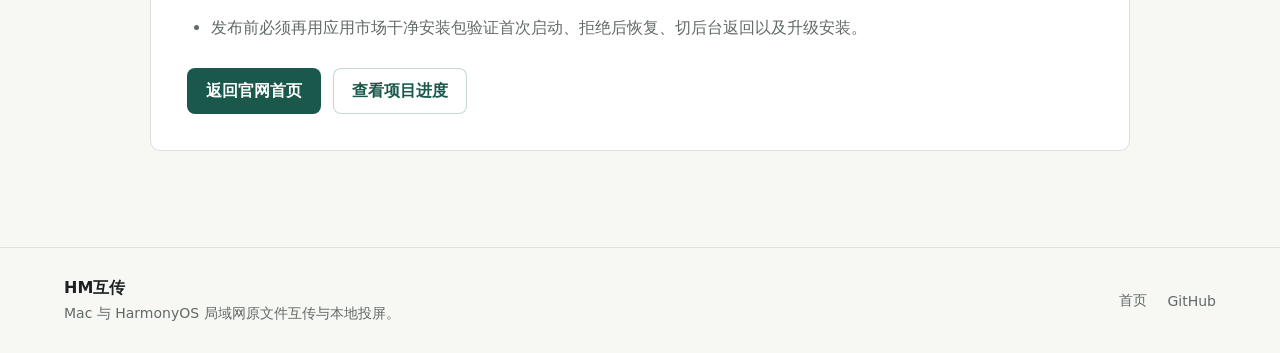
==== commit 1db4185b: "release: prepare macOS v0.3.1 and HarmonyOS device adaptation" ====
--- a/docs/connection-help.html
+++ b/docs/connection-help.html
@@ -5,16 +5,16 @@
     <meta name="viewport" content="width=device-width, initial-scale=1">
     <title>HarmonyOS 连接问题说明 - HM互传</title>
     <meta name="description" content="HM互传 HarmonyOS v0.1 应用市场版无法发现 Mac 的旧版问题、临时处理办法和 v0.2.1 及以后版本的修复说明。">
-    <link rel="icon" href="site-assets/app-icon.png?v=20260710-1">
-    <link rel="apple-touch-icon" href="site-assets/app-icon.png?v=20260710-1">
-    <link rel="preload" as="image" href="site-assets/app-icon.png?v=20260710-1" fetchpriority="high">
+    <link rel="icon" type="image/png" sizes="192x192" href="site-assets/favicon.png?v=20260917-1">
+    <link rel="apple-touch-icon" href="site-assets/app-icon.png?v=20260917-1">
+    <link rel="preload" as="image" href="site-assets/app-icon.png?v=20260917-1" fetchpriority="high">
     <link rel="stylesheet" href="site-assets/styles.css?v=20260710-3">
   </head>
   <body class="support-page">
     <a class="skip-link" href="#main-content">跳到主要内容</a>
     <header class="site-header">
       <a class="brand" href="./" aria-label="返回 HM互传首页">
-        <img src="site-assets/app-icon.png?v=20260710-1" alt="" width="36" height="36" fetchpriority="high">
+        <img src="site-assets/app-icon.png?v=20260917-1" alt="" width="36" height="36" fetchpriority="high">
         <span>HM互传</span>
       </a>
       <nav class="site-nav" aria-label="说明页导航">
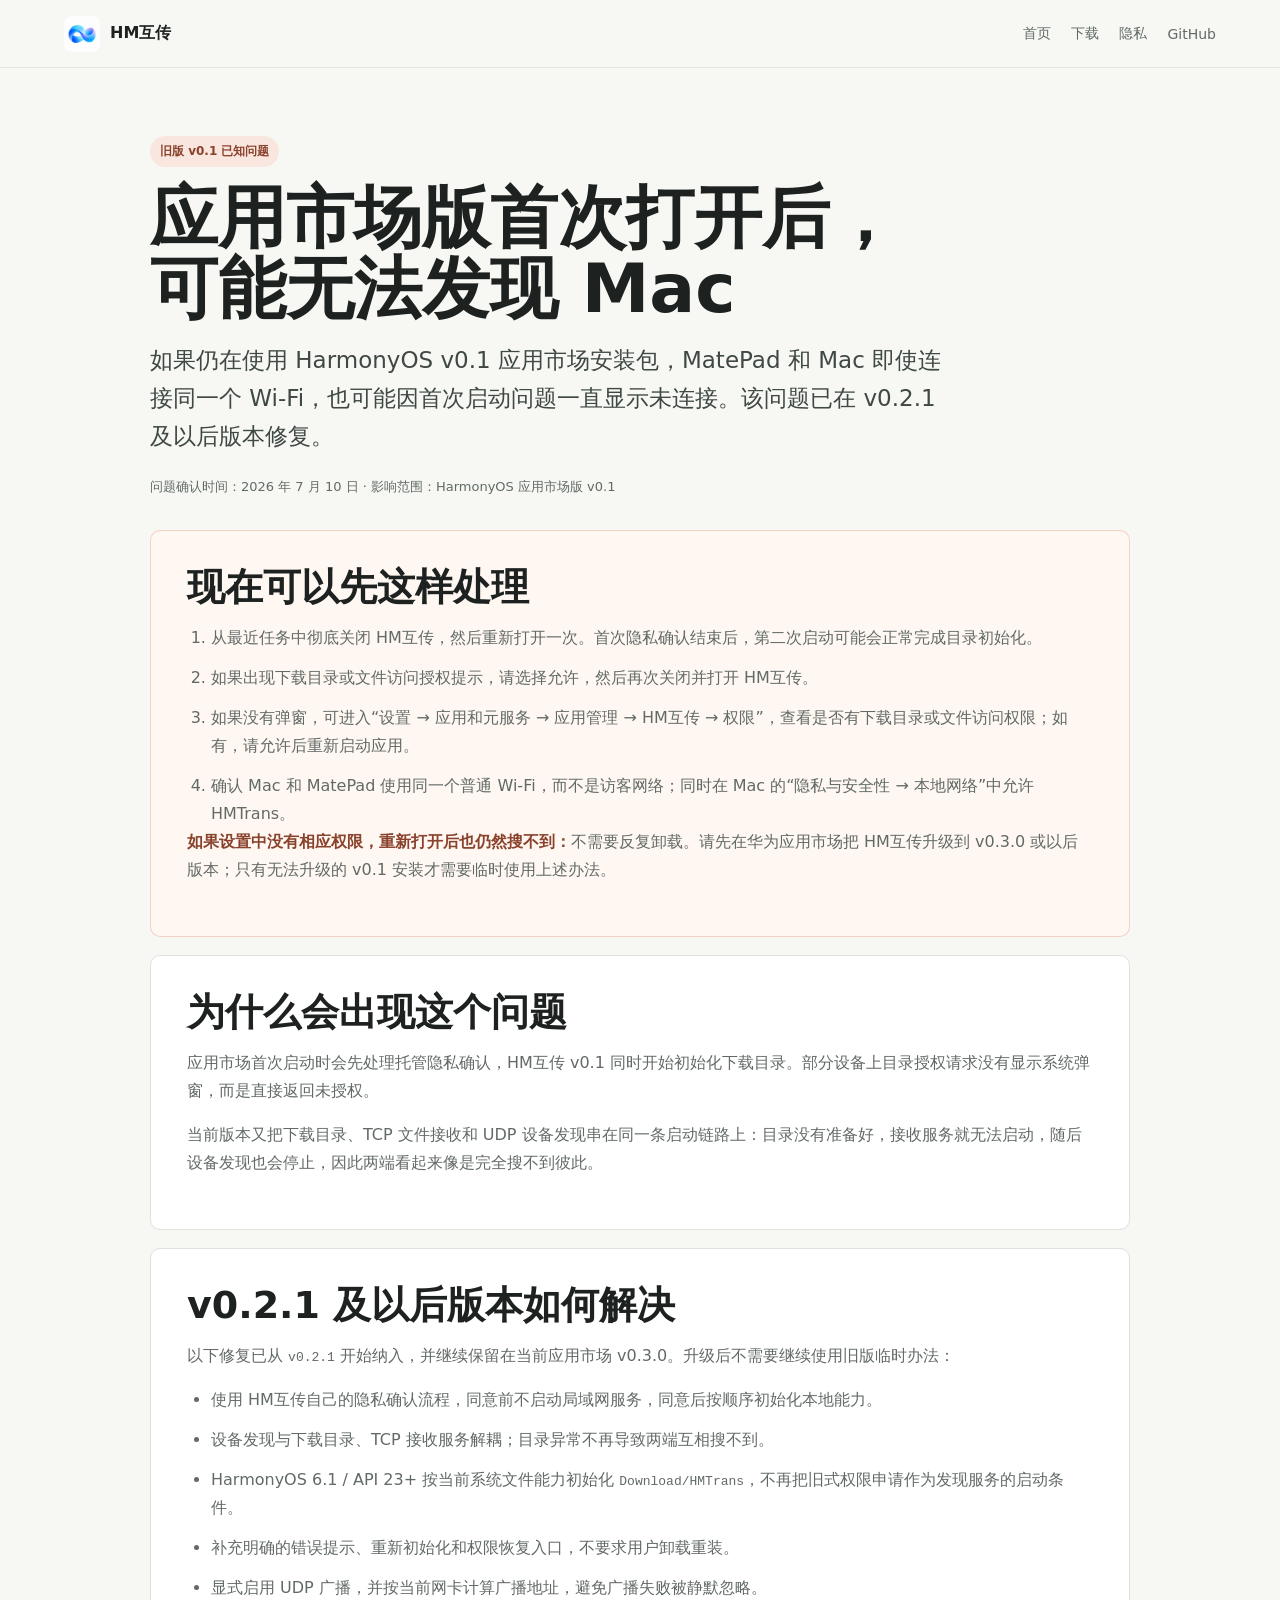
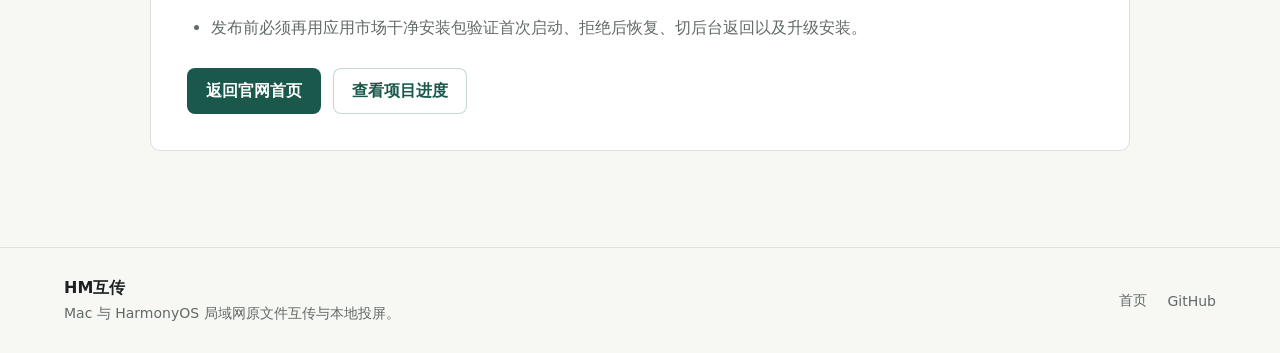
==== commit e8792acf: "fix: use approved Mobius icon scale across platforms" ====
--- a/docs/connection-help.html
+++ b/docs/connection-help.html
@@ -5,16 +5,16 @@
     <meta name="viewport" content="width=device-width, initial-scale=1">
     <title>HarmonyOS 连接问题说明 - HM互传</title>
     <meta name="description" content="HM互传 HarmonyOS v0.1 应用市场版无法发现 Mac 的旧版问题、临时处理办法和 v0.2.1 及以后版本的修复说明。">
-    <link rel="icon" type="image/png" sizes="192x192" href="site-assets/favicon.png?v=20260917-1">
-    <link rel="apple-touch-icon" href="site-assets/app-icon.png?v=20260917-1">
-    <link rel="preload" as="image" href="site-assets/app-icon.png?v=20260917-1" fetchpriority="high">
+    <link rel="icon" type="image/png" sizes="192x192" href="site-assets/favicon.png?v=20260917-2">
+    <link rel="apple-touch-icon" href="site-assets/app-icon.png?v=20260917-2">
+    <link rel="preload" as="image" href="site-assets/app-icon.png?v=20260917-2" fetchpriority="high">
     <link rel="stylesheet" href="site-assets/styles.css?v=20260710-3">
   </head>
   <body class="support-page">
     <a class="skip-link" href="#main-content">跳到主要内容</a>
     <header class="site-header">
       <a class="brand" href="./" aria-label="返回 HM互传首页">
-        <img src="site-assets/app-icon.png?v=20260917-1" alt="" width="36" height="36" fetchpriority="high">
+        <img src="site-assets/app-icon.png?v=20260917-2" alt="" width="36" height="36" fetchpriority="high">
         <span>HM互传</span>
       </a>
       <nav class="site-nav" aria-label="说明页导航">
